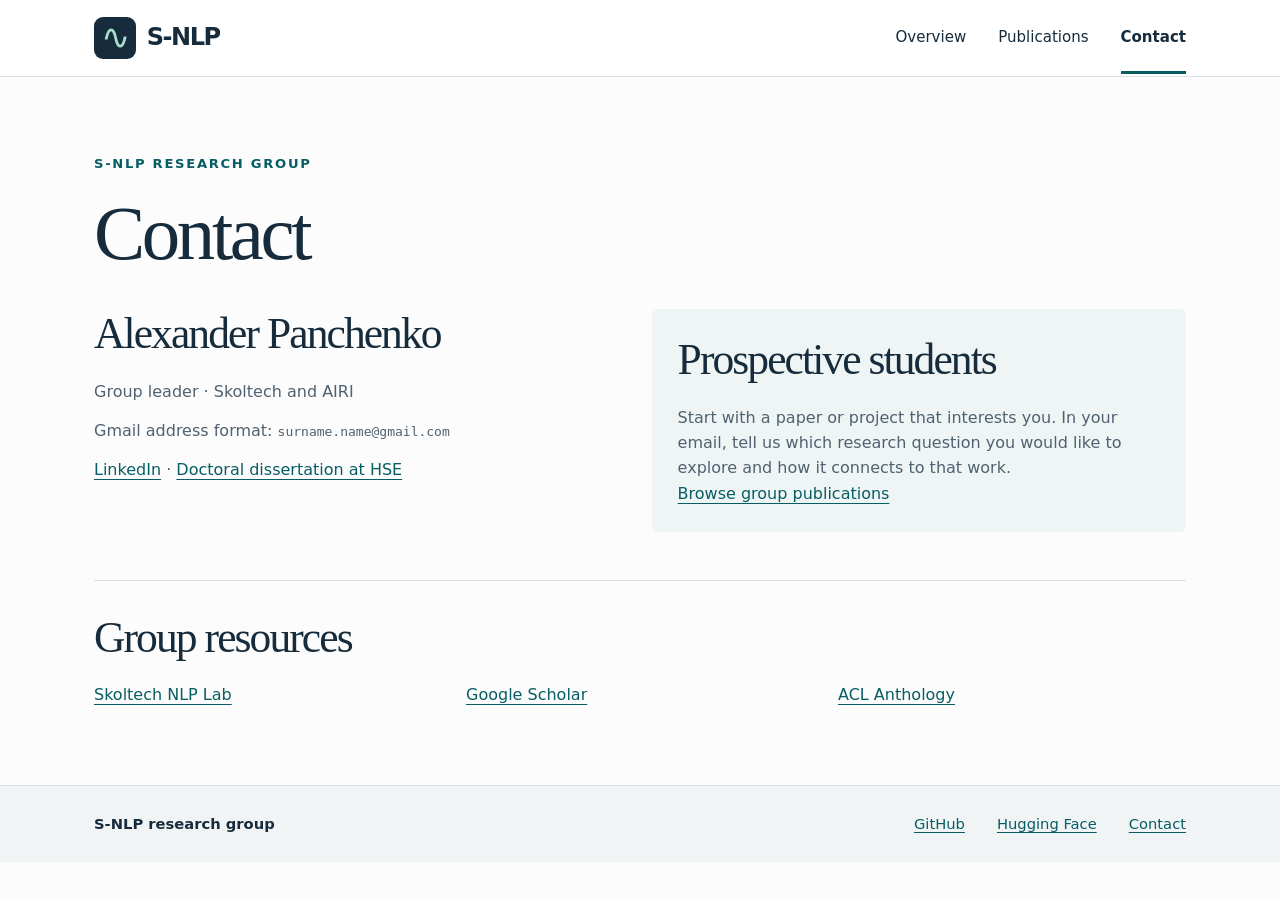
==== contact.html @ 0c26a573 "updated web site with some template and list of publications" ====
<!doctype html>
<html lang="en"><head><meta charset="utf-8"><meta name="viewport" content="width=device-width, initial-scale=1"><title>Contact · S-NLP research group</title><link rel="stylesheet" href="assets/site.css"></head>
<body><a class="skip" href="#main">Skip to content</a><header><div class="wrap bar"><a class="brand" href="index.html"><i aria-hidden="true">∿</i>S-NLP</a><nav aria-label="Main navigation"><a href="index.html">Overview</a><a href="publications.html">Publications</a><a aria-current="page" href="contact.html">Contact</a></nav></div></header>
<main class="wrap" id="main"><p class="kicker">S-NLP research group</p><h1>Contact</h1><div class="contact"><section><h2>Alexander Panchenko</h2><p>Group leader · Skoltech and AIRI</p><p>Gmail address format: <code>surname.name@gmail.com</code></p><p><a href="https://ru.linkedin.com/in/alexander-panchenko-63375645">LinkedIn</a> · <a href="https://alexanderpanchenko.github.io/">Doctoral dissertation at HSE</a></p></section><section class="callout"><h2>Prospective students</h2><p>Start with a paper or project that interests you. In your email, tell us which research question you would like to explore and how it connects to that work.</p><a href="publications.html">Browse group publications</a></section></div><section><h2>Group resources</h2><div class="links"><a href="https://www.skoltech.ru/en/laboratories/natural-language-processing-lab/">Skoltech NLP Lab</a><a href="https://scholar.google.com/citations?user=BYba9hcAAAAJ">Google Scholar</a><a href="https://aclanthology.org/people/alexander-panchenko">ACL Anthology</a></div></section></main><footer><div class="wrap bar"><strong>S-NLP research group</strong><div><a href="https://github.com/s-nlp/">GitHub</a><a href="https://huggingface.co/s-nlp">Hugging Face</a><a href="contact.html">Contact</a></div></div></footer></body></html>
---- assets/site.css ----
:root{--ink:#162c3c;--muted:#506171;--line:#d7e0e3;--accent:#075d64;--wash:#eff5f4;font:100%/1.58 "Inter",system-ui,sans-serif;color:var(--ink);background:#fbfcfb}
*{box-sizing:border-box}body{margin:0}a{color:var(--accent);text-underline-offset:.22em}a:hover{text-decoration:underline}a:focus-visible,button:focus-visible,input:focus-visible,select:focus-visible,summary:focus-visible{outline:3px solid #ce792e;outline-offset:3px}.wrap{max-width:1220px;margin:auto;padding-inline:clamp(1.2rem,5vw,4rem)}header{border-bottom:1px solid var(--line);background:white}.bar{min-height:76px;display:flex;align-items:center;justify-content:space-between;gap:1rem}.brand{font-size:1.5rem;font-weight:750;letter-spacing:-.06em;display:flex;align-items:center;gap:.65rem}.brand i{font:2.2rem/1 Georgia;background:var(--ink);color:#a6dfcb;display:grid;place-items:center;width:1.2em;height:1.2em;border-radius:9px}.brand,nav a{color:var(--ink);text-decoration:none}nav,footer .bar>div{display:flex;gap:clamp(.8rem,3vw,2rem)}nav a{font-size:.94rem;padding:1.5rem 0}nav a[aria-current]{box-shadow:inset 0 -3px var(--accent);font-weight:650}main{padding-block:clamp(2.5rem,6vw,5rem)}h1,h2,h3,p,figure{margin:0}h1,h2,h3{line-height:1.13}h1,h2,.chart figcaption{font-family:"Iowan Old Style",Georgia,serif;font-weight:400;letter-spacing:-.044em}h1{font-size:clamp(3rem,6vw,5.3rem);max-width:11em}h2{font-size:clamp(2rem,3.4vw,2.9rem);margin-bottom:1.3rem}h3{font-size:1.22rem;letter-spacing:-.025em}p{color:var(--muted);max-width:68ch;margin-top:.85rem}.intro{font-size:1.24rem;color:var(--ink);max-width:52ch}.kicker{font-size:.82rem;text-transform:uppercase;letter-spacing:.13em;font-weight:700;color:var(--accent);margin:0 0 1rem}.hero{display:grid;grid-template-columns:1.15fr 1fr;gap:clamp(2rem,5vw,5rem);align-items:center}.hero h1{max-width:8em}.button{display:inline-block;margin-top:1.4rem;border:none;border-radius:5px;background:var(--accent);color:white;padding:.75rem 1.1rem;text-decoration:none;font:inherit;font-weight:620;cursor:pointer}.chart{padding:clamp(1.4rem,3vw,2.5rem);background:#193a46;color:white;border-radius:8px}.chart figcaption{font-size:2rem}.chart a{color:#c5ebdb;font-size:.9rem}.chart #chart{display:flex;align-items:flex-end;gap:.5rem;margin:1.5rem 0;min-height:142px}.chart .col{display:flex;flex:1;align-items:center;flex-direction:column;color:white;text-decoration:none;font-size:.78rem}.col b{font-weight:600}.col i{display:block;background:#9bd4c2;width:70%;max-width:36px;margin:.25rem 0}.col:hover i{background:white}.tiles,.links,.contact{display:grid;gap:1.5rem}.tiles,.links{grid-template-columns:repeat(3,1fr)}.tiles a,.callout,.stats{padding:1.6rem;background:var(--wash);border-radius:6px}.tiles a{text-decoration:none;border-top:3px solid #77a59c}.tiles a:hover h3{text-decoration:underline}.tiles p{font-size:.98rem}.hero~section,.contact~section{border-top:1px solid var(--line);padding-top:2rem;margin-top:3rem}.contact{grid-template-columns:1fr 1fr;align-items:start;margin-top:2rem}.links h3 a{color:var(--accent)}footer{background:#f1f4f4;border-top:1px solid var(--line)}footer .bar{font-size:.92rem}.stats{margin:2rem 0}.stats h2{font-family:inherit;font-size:1.05rem;font-weight:650;letter-spacing:0}.stats p{font-size:.88rem;max-width:none}#stats{display:flex;flex-wrap:wrap;gap:1rem 2rem}.metric{min-width:3em}.metric b{display:block;font:2.1rem/1.2 Georgia,serif}.metric span{font-size:.85rem;color:var(--muted)}form{display:grid;grid-template-columns:repeat(4,minmax(0,1fr));gap:1rem}label{font-size:.87rem;font-weight:650}.search{grid-column:span 3}select,input{display:block;width:100%;margin-top:.3rem;font:inherit;font-weight:400;color:var(--ink);background-color:white;border:1px solid #98abb2;border-radius:5px;padding:.65rem}select{appearance:none;padding-right:2rem;background-image:linear-gradient(45deg,transparent 50%,var(--ink) 51%),linear-gradient(135deg,var(--ink) 50%,transparent 51%);background-position:calc(100% - 16px) 50%,calc(100% - 11px) 50%;background-size:5px 5px;background-repeat:no-repeat}.resultbar{display:flex;align-items:center;justify-content:space-between;margin:2rem 0 .4rem}.resultbar button{font:inherit;background:transparent;border:0;text-decoration:underline;color:var(--accent);cursor:pointer}.paper{display:grid;grid-template-columns:4rem 1fr;gap:1rem;border-top:1px solid var(--line);padding:1.4rem 0}.paper h3{line-height:1.35}.paper p,.paper summary{font-size:.94rem;margin-top:.4rem}.meta{color:var(--accent);font-size:.86rem;font-weight:650;margin-bottom:.4rem}.paper summary{cursor:pointer;color:var(--accent)}.tags{font-size:.82rem;color:var(--muted);margin-top:.5rem}.skip{position:absolute;left:-999px}.skip:focus{left:1rem;top:.5rem;background:white;z-index:1}[hidden]{display:none!important}
@media(max-width:760px){.hero,.contact{grid-template-columns:1fr}.hero h1{max-width:none}.tiles,.links{grid-template-columns:1fr}.bar{flex-wrap:wrap}.chart{max-width:100%}form{grid-template-columns:repeat(2,minmax(0,1fr))}.search{grid-column:span 2}footer .bar{padding-block:1rem}.paper{grid-template-columns:3rem 1fr;gap:.55rem}}
@media(max-width:420px){.bar{gap:.25rem}.brand{font-size:1.2rem}nav{gap:.65rem}nav a{font-size:.85rem}.chart #chart{gap:.25rem}}
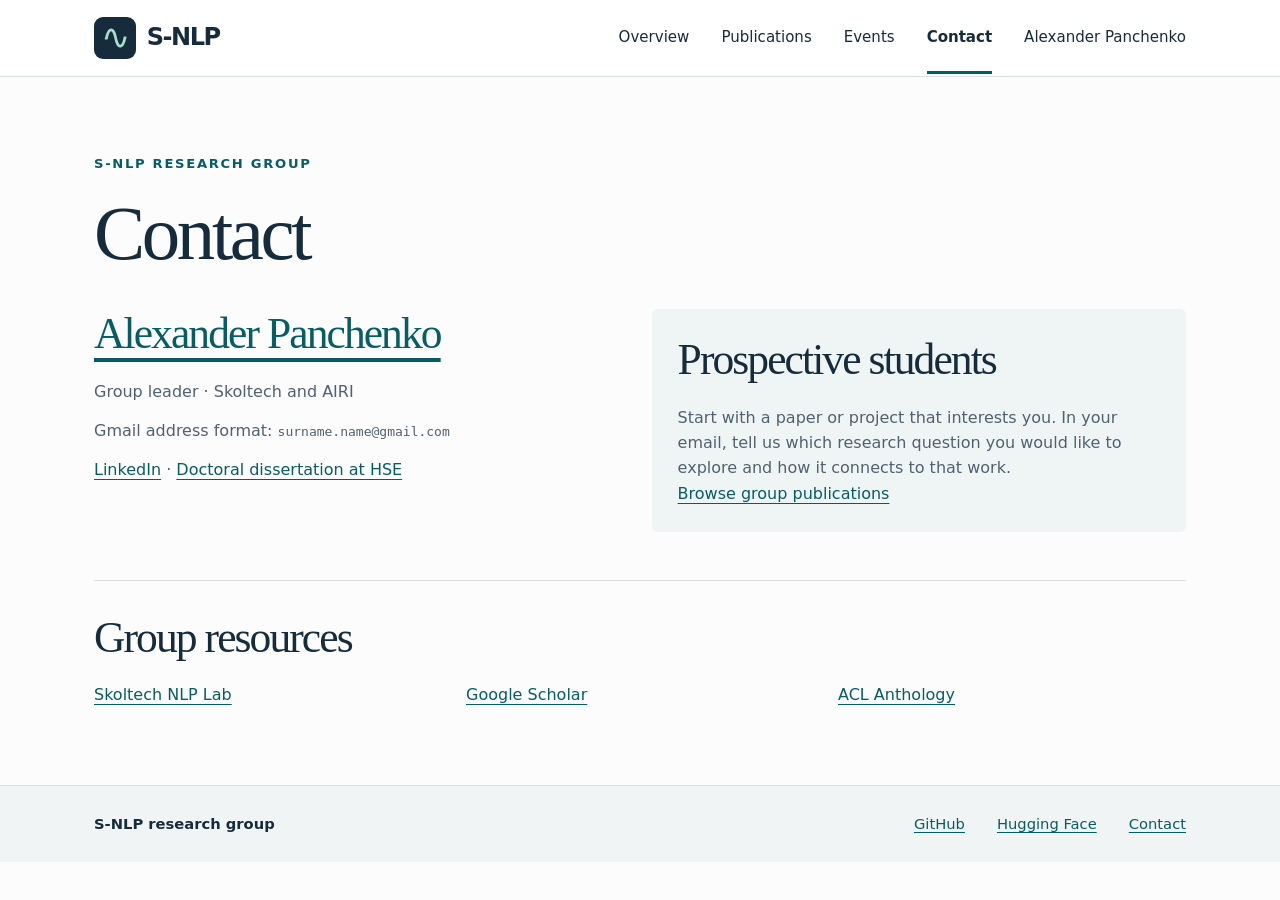
==== commit 2cb0dcc9: "adding information about alexander and reformatting" ====
--- a/contact.html
+++ b/contact.html
@@ -1,4 +1,4 @@
 <!doctype html>
 <html lang="en"><head><meta charset="utf-8"><meta name="viewport" content="width=device-width, initial-scale=1"><title>Contact · S-NLP research group</title><link rel="stylesheet" href="assets/site.css"></head>
-<body><a class="skip" href="#main">Skip to content</a><header><div class="wrap bar"><a class="brand" href="index.html"><i aria-hidden="true">∿</i>S-NLP</a><nav aria-label="Main navigation"><a href="index.html">Overview</a><a href="publications.html">Publications</a><a aria-current="page" href="contact.html">Contact</a></nav></div></header>
-<main class="wrap" id="main"><p class="kicker">S-NLP research group</p><h1>Contact</h1><div class="contact"><section><h2>Alexander Panchenko</h2><p>Group leader · Skoltech and AIRI</p><p>Gmail address format: <code>surname.name@gmail.com</code></p><p><a href="https://ru.linkedin.com/in/alexander-panchenko-63375645">LinkedIn</a> · <a href="https://alexanderpanchenko.github.io/">Doctoral dissertation at HSE</a></p></section><section class="callout"><h2>Prospective students</h2><p>Start with a paper or project that interests you. In your email, tell us which research question you would like to explore and how it connects to that work.</p><a href="publications.html">Browse group publications</a></section></div><section><h2>Group resources</h2><div class="links"><a href="https://www.skoltech.ru/en/laboratories/natural-language-processing-lab/">Skoltech NLP Lab</a><a href="https://scholar.google.com/citations?user=BYba9hcAAAAJ">Google Scholar</a><a href="https://aclanthology.org/people/alexander-panchenko">ACL Anthology</a></div></section></main><footer><div class="wrap bar"><strong>S-NLP research group</strong><div><a href="https://github.com/s-nlp/">GitHub</a><a href="https://huggingface.co/s-nlp">Hugging Face</a><a href="contact.html">Contact</a></div></div></footer></body></html>+<body><a class="skip" href="#main">Skip to content</a><header><div class="wrap bar"><a class="brand" href="index.html"><i aria-hidden="true">∿</i>S-NLP</a><nav aria-label="Main navigation"><a href="index.html">Overview</a><a href="publications.html">Publications</a><a href="events.html">Events</a><a aria-current="page" href="contact.html">Contact</a><a href="alexander.html">Alexander Panchenko</a></nav></div></header>
+<main class="wrap" id="main"><p class="kicker">S-NLP research group</p><h1>Contact</h1><div class="contact"><section><h2><a href="alexander.html">Alexander Panchenko</a></h2><p>Group leader · Skoltech and AIRI</p><p>Gmail address format: <code>surname.name@gmail.com</code></p><p><a href="https://ru.linkedin.com/in/alexander-panchenko-63375645">LinkedIn</a> · <a href="https://alexanderpanchenko.github.io/">Doctoral dissertation at HSE</a></p></section><section class="callout"><h2>Prospective students</h2><p>Start with a paper or project that interests you. In your email, tell us which research question you would like to explore and how it connects to that work.</p><a href="publications.html">Browse group publications</a></section></div><section><h2>Group resources</h2><div class="links"><a href="https://www.skoltech.ru/en/laboratories/natural-language-processing-lab/">Skoltech NLP Lab</a><a href="https://scholar.google.com/citations?user=BYba9hcAAAAJ">Google Scholar</a><a href="https://aclanthology.org/people/alexander-panchenko">ACL Anthology</a></div></section></main><footer><div class="wrap bar"><strong>S-NLP research group</strong><div><a href="https://github.com/s-nlp/">GitHub</a><a href="https://huggingface.co/s-nlp">Hugging Face</a><a href="contact.html">Contact</a></div></div></footer></body></html>
--- a/assets/site.css
+++ b/assets/site.css
@@ -2,3 +2,11 @@
 *{box-sizing:border-box}body{margin:0}a{color:var(--accent);text-underline-offset:.22em}a:hover{text-decoration:underline}a:focus-visible,button:focus-visible,input:focus-visible,select:focus-visible,summary:focus-visible{outline:3px solid #ce792e;outline-offset:3px}.wrap{max-width:1220px;margin:auto;padding-inline:clamp(1.2rem,5vw,4rem)}header{border-bottom:1px solid var(--line);background:white}.bar{min-height:76px;display:flex;align-items:center;justify-content:space-between;gap:1rem}.brand{font-size:1.5rem;font-weight:750;letter-spacing:-.06em;display:flex;align-items:center;gap:.65rem}.brand i{font:2.2rem/1 Georgia;background:var(--ink);color:#a6dfcb;display:grid;place-items:center;width:1.2em;height:1.2em;border-radius:9px}.brand,nav a{color:var(--ink);text-decoration:none}nav,footer .bar>div{display:flex;gap:clamp(.8rem,3vw,2rem)}nav a{font-size:.94rem;padding:1.5rem 0}nav a[aria-current]{box-shadow:inset 0 -3px var(--accent);font-weight:650}main{padding-block:clamp(2.5rem,6vw,5rem)}h1,h2,h3,p,figure{margin:0}h1,h2,h3{line-height:1.13}h1,h2,.chart figcaption{font-family:"Iowan Old Style",Georgia,serif;font-weight:400;letter-spacing:-.044em}h1{font-size:clamp(3rem,6vw,5.3rem);max-width:11em}h2{font-size:clamp(2rem,3.4vw,2.9rem);margin-bottom:1.3rem}h3{font-size:1.22rem;letter-spacing:-.025em}p{color:var(--muted);max-width:68ch;margin-top:.85rem}.intro{font-size:1.24rem;color:var(--ink);max-width:52ch}.kicker{font-size:.82rem;text-transform:uppercase;letter-spacing:.13em;font-weight:700;color:var(--accent);margin:0 0 1rem}.hero{display:grid;grid-template-columns:1.15fr 1fr;gap:clamp(2rem,5vw,5rem);align-items:center}.hero h1{max-width:8em}.button{display:inline-block;margin-top:1.4rem;border:none;border-radius:5px;background:var(--accent);color:white;padding:.75rem 1.1rem;text-decoration:none;font:inherit;font-weight:620;cursor:pointer}.chart{padding:clamp(1.4rem,3vw,2.5rem);background:#193a46;color:white;border-radius:8px}.chart figcaption{font-size:2rem}.chart a{color:#c5ebdb;font-size:.9rem}.chart #chart{display:flex;align-items:flex-end;gap:.5rem;margin:1.5rem 0;min-height:142px}.chart .col{display:flex;flex:1;align-items:center;flex-direction:column;color:white;text-decoration:none;font-size:.78rem}.col b{font-weight:600}.col i{display:block;background:#9bd4c2;width:70%;max-width:36px;margin:.25rem 0}.col:hover i{background:white}.tiles,.links,.contact{display:grid;gap:1.5rem}.tiles,.links{grid-template-columns:repeat(3,1fr)}.tiles a,.callout,.stats{padding:1.6rem;background:var(--wash);border-radius:6px}.tiles a{text-decoration:none;border-top:3px solid #77a59c}.tiles a:hover h3{text-decoration:underline}.tiles p{font-size:.98rem}.hero~section,.contact~section{border-top:1px solid var(--line);padding-top:2rem;margin-top:3rem}.contact{grid-template-columns:1fr 1fr;align-items:start;margin-top:2rem}.links h3 a{color:var(--accent)}footer{background:#f1f4f4;border-top:1px solid var(--line)}footer .bar{font-size:.92rem}.stats{margin:2rem 0}.stats h2{font-family:inherit;font-size:1.05rem;font-weight:650;letter-spacing:0}.stats p{font-size:.88rem;max-width:none}#stats{display:flex;flex-wrap:wrap;gap:1rem 2rem}.metric{min-width:3em}.metric b{display:block;font:2.1rem/1.2 Georgia,serif}.metric span{font-size:.85rem;color:var(--muted)}form{display:grid;grid-template-columns:repeat(4,minmax(0,1fr));gap:1rem}label{font-size:.87rem;font-weight:650}.search{grid-column:span 3}select,input{display:block;width:100%;margin-top:.3rem;font:inherit;font-weight:400;color:var(--ink);background-color:white;border:1px solid #98abb2;border-radius:5px;padding:.65rem}select{appearance:none;padding-right:2rem;background-image:linear-gradient(45deg,transparent 50%,var(--ink) 51%),linear-gradient(135deg,var(--ink) 50%,transparent 51%);background-position:calc(100% - 16px) 50%,calc(100% - 11px) 50%;background-size:5px 5px;background-repeat:no-repeat}.resultbar{display:flex;align-items:center;justify-content:space-between;margin:2rem 0 .4rem}.resultbar button{font:inherit;background:transparent;border:0;text-decoration:underline;color:var(--accent);cursor:pointer}.paper{display:grid;grid-template-columns:4rem 1fr;gap:1rem;border-top:1px solid var(--line);padding:1.4rem 0}.paper h3{line-height:1.35}.paper p,.paper summary{font-size:.94rem;margin-top:.4rem}.meta{color:var(--accent);font-size:.86rem;font-weight:650;margin-bottom:.4rem}.paper summary{cursor:pointer;color:var(--accent)}.tags{font-size:.82rem;color:var(--muted);margin-top:.5rem}.skip{position:absolute;left:-999px}.skip:focus{left:1rem;top:.5rem;background:white;z-index:1}[hidden]{display:none!important}
 @media(max-width:760px){.hero,.contact{grid-template-columns:1fr}.hero h1{max-width:none}.tiles,.links{grid-template-columns:1fr}.bar{flex-wrap:wrap}.chart{max-width:100%}form{grid-template-columns:repeat(2,minmax(0,1fr))}.search{grid-column:span 2}footer .bar{padding-block:1rem}.paper{grid-template-columns:3rem 1fr;gap:.55rem}}
 @media(max-width:420px){.bar{gap:.25rem}.brand{font-size:1.2rem}nav{gap:.65rem}nav a{font-size:.85rem}.chart #chart{gap:.25rem}}
+
+.profile-links{display:flex;flex-wrap:wrap;gap:.55rem .85rem;margin-top:1rem}
+.profile-links a{background:white;border:1px solid #a6bbb9;border-radius:5px;padding:.4rem .8rem;font-weight:650}
+.bio-body{max-width:75ch}.bio-body section{margin-top:2rem;padding-top:1.5rem;border-top:1px solid var(--line)}
+.chart #chart{overflow-x:auto}.chart .col{min-width:2rem}
+@media(max-width:760px){header .bar{flex-direction:column;align-items:flex-start;padding-top:.75rem}nav{max-width:100%;flex-wrap:wrap;gap:.2rem 1rem}nav a{padding:.45rem 0}}
+
+.event-list h3:not(:first-child){margin-top:1.4rem}.event-list li{margin-block:.65rem}.edition-links{font-size:.94rem}.event-list section{scroll-margin-top:1rem}
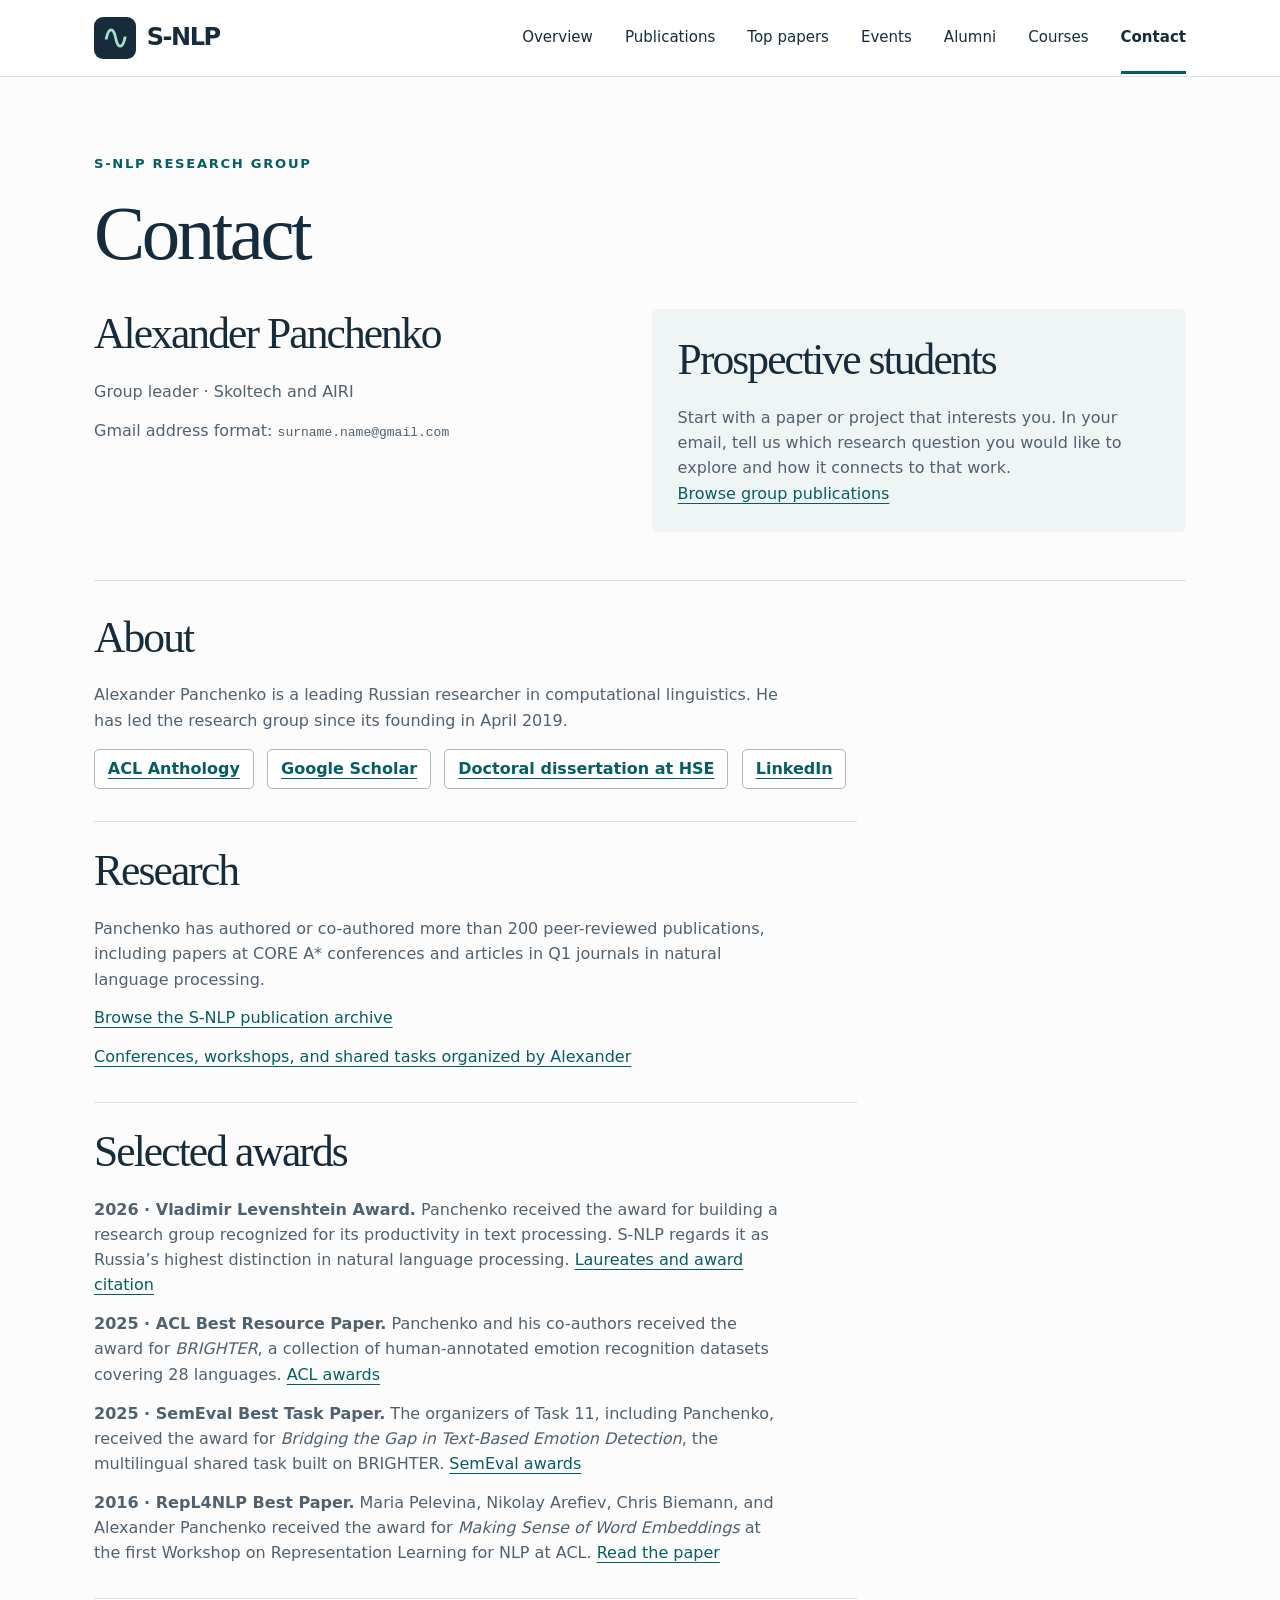
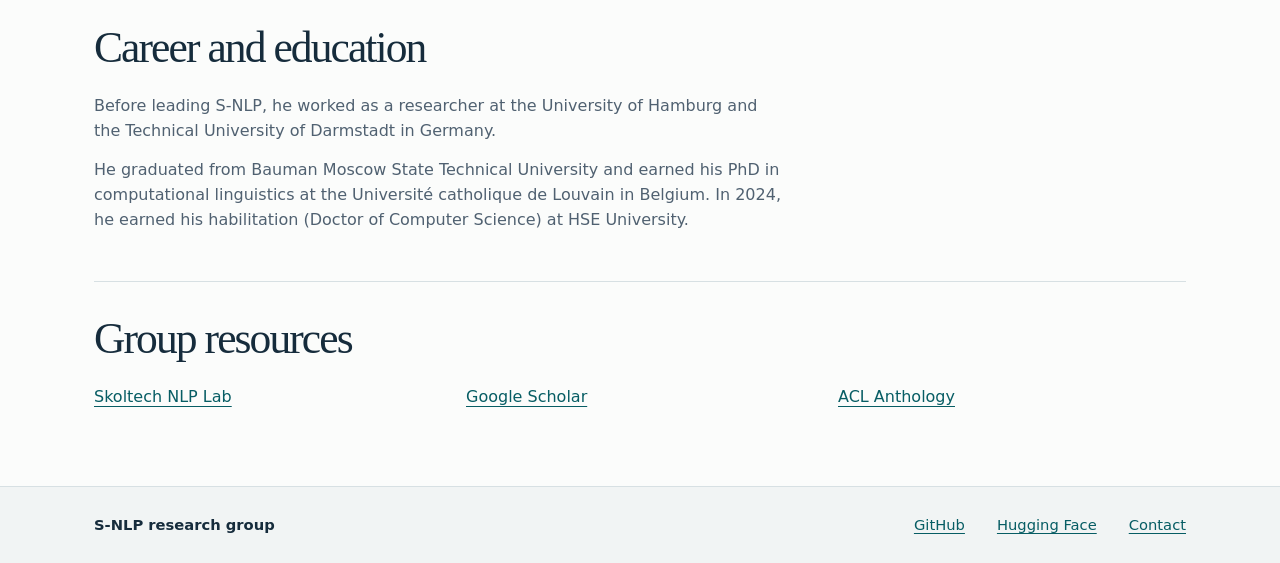
==== commit e1cc206e: "alumni page finalized, minor formulations, merge contact with bio" ====
--- a/contact.html
+++ b/contact.html
@@ -1,4 +1,12 @@
 <!doctype html>
 <html lang="en"><head><meta charset="utf-8"><meta name="viewport" content="width=device-width, initial-scale=1"><title>Contact · S-NLP research group</title><link rel="stylesheet" href="assets/site.css"></head>
-<body><a class="skip" href="#main">Skip to content</a><header><div class="wrap bar"><a class="brand" href="index.html"><i aria-hidden="true">∿</i>S-NLP</a><nav aria-label="Main navigation"><a href="index.html">Overview</a><a href="publications.html">Publications</a><a href="events.html">Events</a><a aria-current="page" href="contact.html">Contact</a><a href="alexander.html">Alexander Panchenko</a></nav></div></header>
-<main class="wrap" id="main"><p class="kicker">S-NLP research group</p><h1>Contact</h1><div class="contact"><section><h2><a href="alexander.html">Alexander Panchenko</a></h2><p>Group leader · Skoltech and AIRI</p><p>Gmail address format: <code>surname.name@gmail.com</code></p><p><a href="https://ru.linkedin.com/in/alexander-panchenko-63375645">LinkedIn</a> · <a href="https://alexanderpanchenko.github.io/">Doctoral dissertation at HSE</a></p></section><section class="callout"><h2>Prospective students</h2><p>Start with a paper or project that interests you. In your email, tell us which research question you would like to explore and how it connects to that work.</p><a href="publications.html">Browse group publications</a></section></div><section><h2>Group resources</h2><div class="links"><a href="https://www.skoltech.ru/en/laboratories/natural-language-processing-lab/">Skoltech NLP Lab</a><a href="https://scholar.google.com/citations?user=BYba9hcAAAAJ">Google Scholar</a><a href="https://aclanthology.org/people/alexander-panchenko">ACL Anthology</a></div></section></main><footer><div class="wrap bar"><strong>S-NLP research group</strong><div><a href="https://github.com/s-nlp/">GitHub</a><a href="https://huggingface.co/s-nlp">Hugging Face</a><a href="contact.html">Contact</a></div></div></footer></body></html>+<body><a class="skip" href="#main">Skip to content</a><header><div class="wrap bar"><a class="brand" href="index.html"><i aria-hidden="true">∿</i>S-NLP</a><nav aria-label="Main navigation"><a href="index.html">Overview</a><a href="publications.html">Publications</a><a href="top-papers.html">Top papers</a><a href="events.html">Events</a><a href="alumni.html">Alumni</a><a href="courses.html">Courses</a><a aria-current="page" href="contact.html">Contact</a></nav></div></header>
+<main class="wrap" id="main"><p class="kicker">S-NLP research group</p><h1>Contact</h1><div class="contact"><section><h2>Alexander Panchenko</h2><p>Group leader · Skoltech and AIRI</p><p>Gmail address format: <code>surname.name@gmail.com</code></p></section><section class="callout"><h2>Prospective students</h2><p>Start with a paper or project that interests you. In your email, tell us which research question you would like to explore and how it connects to that work.</p><a href="publications.html">Browse group publications</a></section></div><section id="biography"><h2>About</h2><p>Alexander Panchenko is a leading Russian researcher in computational linguistics. He has led the research group since its founding in April 2019.</p><div class="profile-links" aria-label="Alexander Panchenko’s publication profiles"><a href="https://aclanthology.org/people/alexander-panchenko">ACL Anthology</a><a href="https://scholar.google.com/citations?user=BYba9hcAAAAJ">Google Scholar</a><a href="https://alexanderpanchenko.github.io/">Doctoral dissertation at HSE</a><a href="https://ru.linkedin.com/in/alexander-panchenko-63375645">LinkedIn</a></div>
+<div class="bio-body"><section><h2>Research</h2><p>Panchenko has authored or co-authored more than 200 peer-reviewed publications, including papers at CORE A* conferences and articles in Q1 journals in natural language processing.</p><p><a href="publications.html">Browse the S-NLP publication archive</a></p></section>
+<p><a href="events.html">Conferences, workshops, and shared tasks organized by Alexander</a></p><section aria-labelledby="awards"><h2 id="awards">Selected awards</h2>
+<p><strong>2026 · Vladimir Levenshtein Award.</strong> Panchenko received the award for building a research group recognized for its productivity in text processing. S-NLP regards it as Russia’s highest distinction in natural language processing. <a href="https://ods.ai/tasks/levenstein-award-2026/winners">Laureates and award citation</a></p>
+<p><strong>2025 · ACL Best Resource Paper.</strong> Panchenko and his co-authors received the award for <em>BRIGHTER</em>, a collection of human-annotated emotion recognition datasets covering 28 languages. <a href="https://2025.aclweb.org/program/awards/">ACL awards</a></p>
+<p><strong>2025 · SemEval Best Task Paper.</strong> The organizers of Task 11, including Panchenko, received the award for <em>Bridging the Gap in Text-Based Emotion Detection</em>, the multilingual shared task built on BRIGHTER. <a href="https://github.com/SemEval/SemEval2025/blob/main/awards.md">SemEval awards</a></p>
+<p><strong>2016 · RepL4NLP Best Paper.</strong> Maria Pelevina, Nikolay Arefiev, Chris Biemann, and Alexander Panchenko received the award for <em>Making Sense of Word Embeddings</em> at the first Workshop on Representation Learning for NLP at ACL. <a href="https://aclanthology.org/W16-1620/">Read the paper</a></p>
+</section>
+<section><h2>Career and education</h2><p>Before leading S-NLP, he worked as a researcher at the University of Hamburg and the Technical University of Darmstadt in Germany.</p><p>He graduated from Bauman Moscow State Technical University and earned his PhD in computational linguistics at the Université catholique de Louvain in Belgium. In 2024, he earned his habilitation (Doctor of Computer Science) at HSE University.</p></section></div></section><section><h2>Group resources</h2><div class="links"><a href="https://www.skoltech.ru/en/laboratories/natural-language-processing-lab/">Skoltech NLP Lab</a><a href="https://scholar.google.com/citations?user=BYba9hcAAAAJ">Google Scholar</a><a href="https://aclanthology.org/people/alexander-panchenko">ACL Anthology</a></div></section></main><footer><div class="wrap bar"><strong>S-NLP research group</strong><div><a href="https://github.com/s-nlp/">GitHub</a><a href="https://huggingface.co/s-nlp">Hugging Face</a><a href="contact.html">Contact</a></div></div></footer></body></html>
--- a/assets/site.css
+++ b/assets/site.css
@@ -10,3 +10,61 @@
 @media(max-width:760px){header .bar{flex-direction:column;align-items:flex-start;padding-top:.75rem}nav{max-width:100%;flex-wrap:wrap;gap:.2rem 1rem}nav a{padding:.45rem 0}}
 
 .event-list h3:not(:first-child){margin-top:1.4rem}.event-list li{margin-block:.65rem}.edition-links{font-size:.94rem}.event-list section{scroll-margin-top:1rem}
+
+
+.paper{grid-template-columns:3.1rem minmax(0,1fr);gap:.7rem;padding:.85rem 0}
+.paper>div{display:flow-root;min-width:0;overflow-wrap:anywhere}
+.paper .meta{margin:0 0 .12rem}
+.paper p{max-width:none;margin:.22rem 0;line-height:1.45}
+.paper h3{line-height:1.25}
+.paper .paper-summary{color:var(--ink);margin-top:.35rem}
+.preview-label,.version-link,.paper-figure figcaption{font-size:.82rem}
+.preview-label{font-weight:650;margin-right:.2em}
+.paper-figure{float:right;width:clamp(8rem,18vw,12rem);margin:0 0 .25rem 1rem}
+.figure-button{display:block;width:100%;background:white;border:1px solid var(--line);border-radius:5px;padding:.2rem;cursor:zoom-in}
+.figure-button img{display:block;width:100%;height:6.4rem;object-fit:contain}
+.paper-figure figcaption{line-height:1.3;margin-top:.18rem}
+.paper-foot{font-size:.84rem;margin-top:.3rem}
+.paper-foot .tags{margin-right:.8rem}
+.paper-foot details{display:inline}
+.paper-foot summary{display:inline-block;color:var(--accent);font-size:inherit;margin:0;text-decoration:underline;text-underline-offset:.2em}
+.paper-foot summary::before{content:'▸ '}.paper-foot details[open] summary::before{content:'▾ '}
+.paper-foot details p{margin-top:.3rem}
+#figure-viewer{
+  position:fixed;inset:0;box-sizing:border-box;width:96vw;height:92vh;height:92dvh;
+  max-width:100%;max-height:100%;margin:auto;border:0;padding:0;
+  overflow:hidden;background:transparent;
+}
+#figure-viewer[open]{display:block}
+#figure-viewer::backdrop{background:rgb(10 22 28 / 85%)}
+body:has(#figure-viewer[open]){overflow:hidden}
+.viewer-panel{
+  display:grid;grid-template-columns:minmax(0,1fr);grid-template-rows:auto minmax(0,1fr);
+  width:100%;height:100%;min-width:0;min-height:0;box-sizing:border-box;
+  background:white;border-radius:6px;padding:.65rem;
+}
+.viewer-bar{display:flex;align-items:center;gap:1rem;padding:0 .2rem .5rem;font-size:.92rem;line-height:1.3}
+.viewer-bar strong{flex:1;min-width:0;overflow-wrap:anywhere;max-height:4em;overflow:auto}
+.viewer-bar button{flex:none;font:inherit;cursor:pointer;border:1px solid var(--line);background:white;padding:.4rem .75rem;border-radius:4px}
+.viewer-stage{position:relative;min-width:0;min-height:0;overflow:hidden}
+.viewer-stage img{position:absolute;inset:0;display:block;width:auto;height:auto;max-width:100%;max-height:100%;margin:auto;object-fit:contain}
+.actual-size .viewer-stage{overflow:auto}
+.actual-size .viewer-stage img{position:static;width:auto;height:auto;max-width:none;max-height:none;margin:0 auto}
+@media(max-width:600px){
+  .paper{display:block;padding:.7rem 0}
+  .paper>strong{float:left;font-size:.86rem;margin-right:.4rem}
+  .paper>div{display:block}.paper{display:flow-root}
+  .paper-figure{width:clamp(5.2rem,23vw,8rem);margin-left:.55rem}
+  .figure-button img{height:4.4rem}
+  .paper-figure figcaption{font-size:.72rem}
+}
+
+.alumni section{margin-top:2.5rem}.alumni ul{list-style:none;padding:0;max-width:56rem}.alumni li{border-top:1px solid var(--line);padding:.85rem 0}.alumni li p{margin:.25rem 0;max-width:none}.alumni small{color:var(--muted)}
+
+.top-papers article{border-top:1px solid var(--line);padding:1.4rem 0;scroll-margin-top:1rem}
+.top-papers article h2{margin:.2rem 0}.top-papers article p{max-width:83ch}
+.figure-pair{display:grid;grid-template-columns:repeat(2,minmax(0,1fr));gap:1.3rem;max-width:60rem;margin:1rem 0}
+.figure-pair figure{margin:0}.figure-pair img{height:11rem}.figure-pair figcaption{font-size:.9rem;line-height:1.4;margin-top:.4rem}
+@media(max-width:650px){.figure-pair{grid-template-columns:1fr}}
+
+.citation-list{max-width:84ch;padding-left:2rem;margin-bottom:2rem}.citation-list li{padding:.32rem 3.2rem .32rem 0;border-bottom:1px solid var(--line);position:relative}.citation-list span{position:absolute;right:0;top:.32rem;font-variant-numeric:tabular-nums;font-weight:650}
